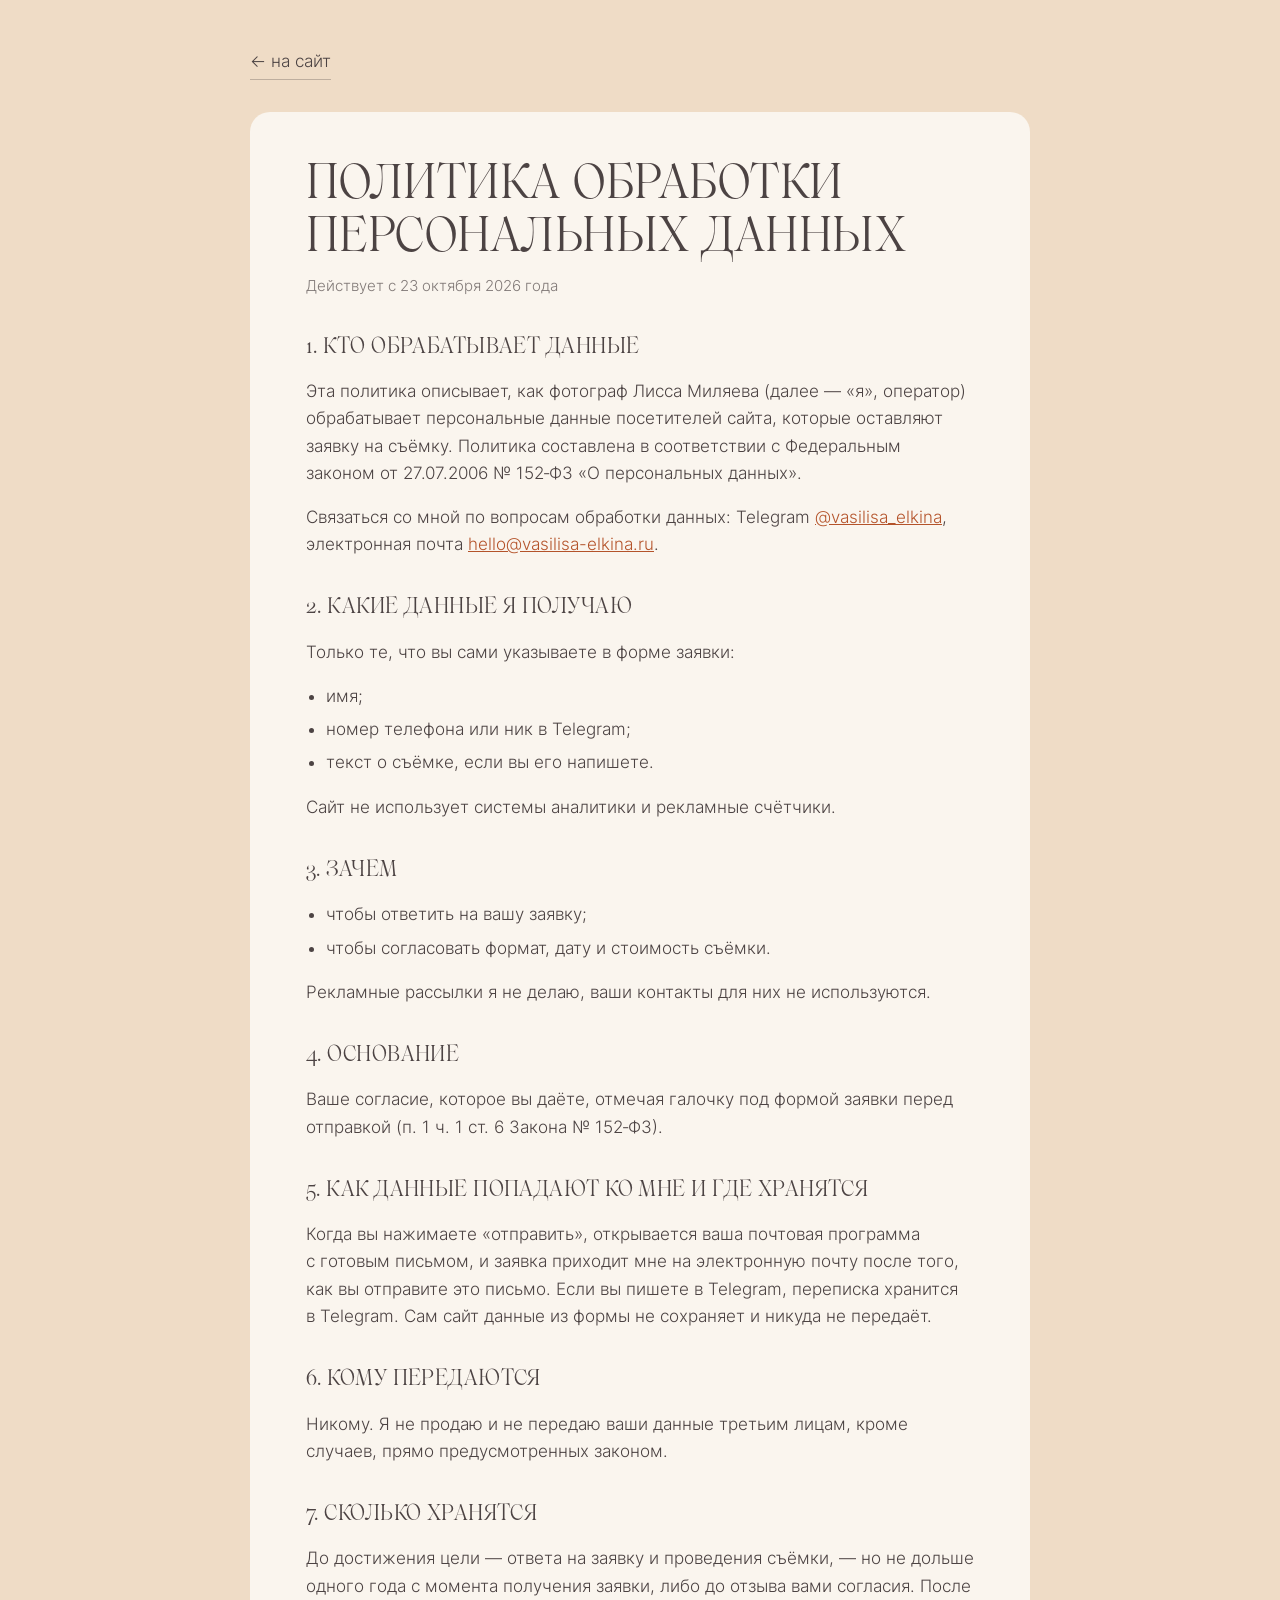
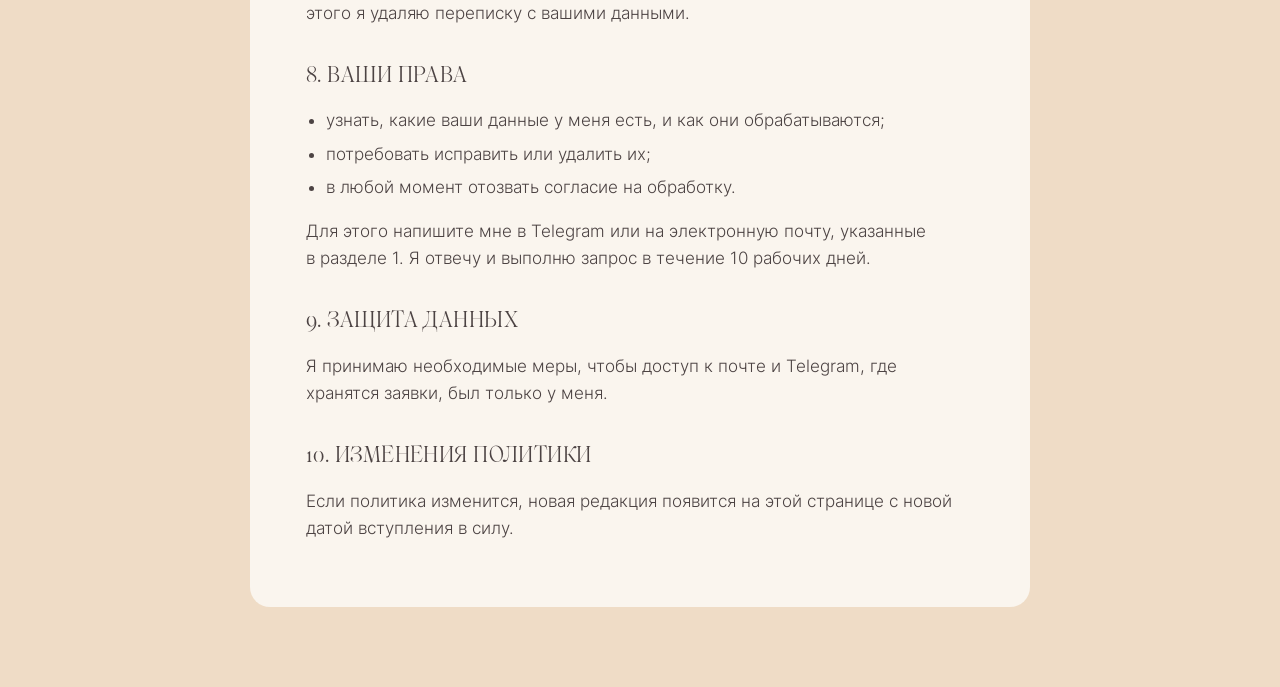
==== privacy.html @ 205db05e "Окно заявки: «можно добавить» перенесено внутрь, только Telegram без значка, новый текст; политика о" ====
<!doctype html>
<html lang="ru">
<head>
  <meta charset="utf-8">
  <meta name="viewport" content="width=device-width, initial-scale=1">
  <title>Политика обработки персональных данных — Лисса Миляева</title>
  <meta name="description" content="Политика обработки персональных данных на сайте фотографа Лиссы Миляевой.">
  <meta name="robots" content="noindex">
  <meta name="theme-color" content="#efdcc6">
  <link rel="icon" href="assets/img/logo-mark.png" type="image/png">
  <style>
    @font-face { font-family: "Wulkan Display"; src: url("assets/fonts/Wulkan-Display-Regular.otf") format("opentype"); font-display: swap; }
    @font-face { font-family: "Inter Local"; src: url("assets/fonts/InterLight.ttf") format("truetype"); font-weight: 300; font-display: swap; }
    @font-face { font-family: "Inter Local"; src: url("assets/fonts/InterRegular.ttf") format("truetype"); font-weight: 400; font-display: swap; }
    :root { --bg: #efdcc6; --paper: #faf5ee; --ink: #4c4343; --brick: #b4532a; --orange: #df600f; --radius: 20px; }
    * { box-sizing: border-box; }
    html { -webkit-text-size-adjust: 100%; }
    body { margin: 0; background: var(--bg); color: var(--ink); font: 300 17px/1.6 "Inter Local", "Inter", system-ui, -apple-system, "Segoe UI", sans-serif; }
    .page { max-width: 820px; margin: 0 auto; padding: 48px 20px 80px; }
    .back { display: inline-block; margin-bottom: 32px; color: var(--ink); text-decoration: none; border-bottom: 1px solid rgba(76, 67, 67, .3); padding-bottom: 4px; }
    .back:hover { color: var(--brick); border-color: var(--brick); }
    .doc { background: var(--paper); border-radius: var(--radius); padding: 48px 56px; }
    h1 { margin: 0 0 8px; font: 400 clamp(30px, 4.4vw, 48px)/1.1 "Wulkan Display", Georgia, serif; text-transform: uppercase; letter-spacing: .01em; text-wrap: balance; }
    .date { margin: 0 0 32px; color: rgba(76, 67, 67, .7); font-size: 15px; }
    h2 { margin: 36px 0 12px; font: 400 22px/1.25 "Wulkan Display", Georgia, serif; text-transform: uppercase; letter-spacing: .02em; }
    p, li { max-width: 68ch; }
    ul { padding-left: 1.2em; }
    li + li { margin-top: 6px; }
    a { color: var(--brick); }
    @media (max-width: 600px) { .doc { padding: 32px 22px; } body { font-size: 16px; } }
  </style>
</head>
<body>
  <main class="page">
    <a class="back" href="./">← на сайт</a>
    <article class="doc">
      <h1>Политика обработки персональных данных</h1>
      <p class="date">Действует с 23 октября 2026 года</p>

      <h2>1. Кто обрабатывает данные</h2>
      <p>Эта политика описывает, как фотограф Лисса Миляева (далее — «я», оператор) обрабатывает персональные данные посетителей сайта, которые оставляют заявку на&nbsp;съёмку. Политика составлена в&nbsp;соответствии с&nbsp;Федеральным законом от&nbsp;27.07.2006 № 152‑ФЗ «О персональных данных».</p>
      <p>Связаться со&nbsp;мной по&nbsp;вопросам обработки данных: Telegram <a href="https://t.me/vasilisa_elkina" target="_blank" rel="noopener">@vasilisa_elkina</a>, электронная почта <a href="mailto:hello@vasilisa-elkina.ru">hello@vasilisa-elkina.ru</a>.</p>

      <h2>2. Какие данные я получаю</h2>
      <p>Только те, что вы сами указываете в&nbsp;форме заявки:</p>
      <ul>
        <li>имя;</li>
        <li>номер телефона или ник в&nbsp;Telegram;</li>
        <li>текст о&nbsp;съёмке, если вы его напишете.</li>
      </ul>
      <p>Сайт не&nbsp;использует системы аналитики и&nbsp;рекламные счётчики.</p>

      <h2>3. Зачем</h2>
      <ul>
        <li>чтобы ответить на&nbsp;вашу заявку;</li>
        <li>чтобы согласовать формат, дату и&nbsp;стоимость съёмки.</li>
      </ul>
      <p>Рекламные рассылки я не&nbsp;делаю, ваши контакты для них не&nbsp;используются.</p>

      <h2>4. Основание</h2>
      <p>Ваше согласие, которое вы даёте, отмечая галочку под формой заявки перед отправкой (п.&nbsp;1 ч.&nbsp;1 ст.&nbsp;6 Закона № 152‑ФЗ).</p>

      <h2>5. Как данные попадают ко&nbsp;мне и&nbsp;где хранятся</h2>
      <p>Когда вы нажимаете «отправить», открывается ваша почтовая программа с&nbsp;готовым письмом, и&nbsp;заявка приходит мне на&nbsp;электронную почту после того, как вы отправите это письмо. Если вы пишете в&nbsp;Telegram, переписка хранится в&nbsp;Telegram. Сам сайт данные из&nbsp;формы не&nbsp;сохраняет и&nbsp;никуда не&nbsp;передаёт.</p>

      <h2>6. Кому передаются</h2>
      <p>Никому. Я не&nbsp;продаю и&nbsp;не&nbsp;передаю ваши данные третьим лицам, кроме случаев, прямо предусмотренных законом.</p>

      <h2>7. Сколько хранятся</h2>
      <p>До достижения цели — ответа на&nbsp;заявку и&nbsp;проведения съёмки, — но&nbsp;не&nbsp;дольше одного года с&nbsp;момента получения заявки, либо до&nbsp;отзыва вами согласия. После этого я удаляю переписку с&nbsp;вашими данными.</p>

      <h2>8. Ваши права</h2>
      <ul>
        <li>узнать, какие ваши данные у&nbsp;меня есть, и&nbsp;как они обрабатываются;</li>
        <li>потребовать исправить или удалить их;</li>
        <li>в&nbsp;любой момент отозвать согласие на&nbsp;обработку.</li>
      </ul>
      <p>Для этого напишите мне в&nbsp;Telegram или на&nbsp;электронную почту, указанные в&nbsp;разделе&nbsp;1. Я отвечу и&nbsp;выполню запрос в&nbsp;течение 10 рабочих дней.</p>

      <h2>9. Защита данных</h2>
      <p>Я принимаю необходимые меры, чтобы доступ к&nbsp;почте и&nbsp;Telegram, где хранятся заявки, был только у&nbsp;меня.</p>

      <h2>10. Изменения политики</h2>
      <p>Если политика изменится, новая редакция появится на&nbsp;этой странице с&nbsp;новой датой вступления в&nbsp;силу.</p>
    </article>
  </main>
</body>
</html>
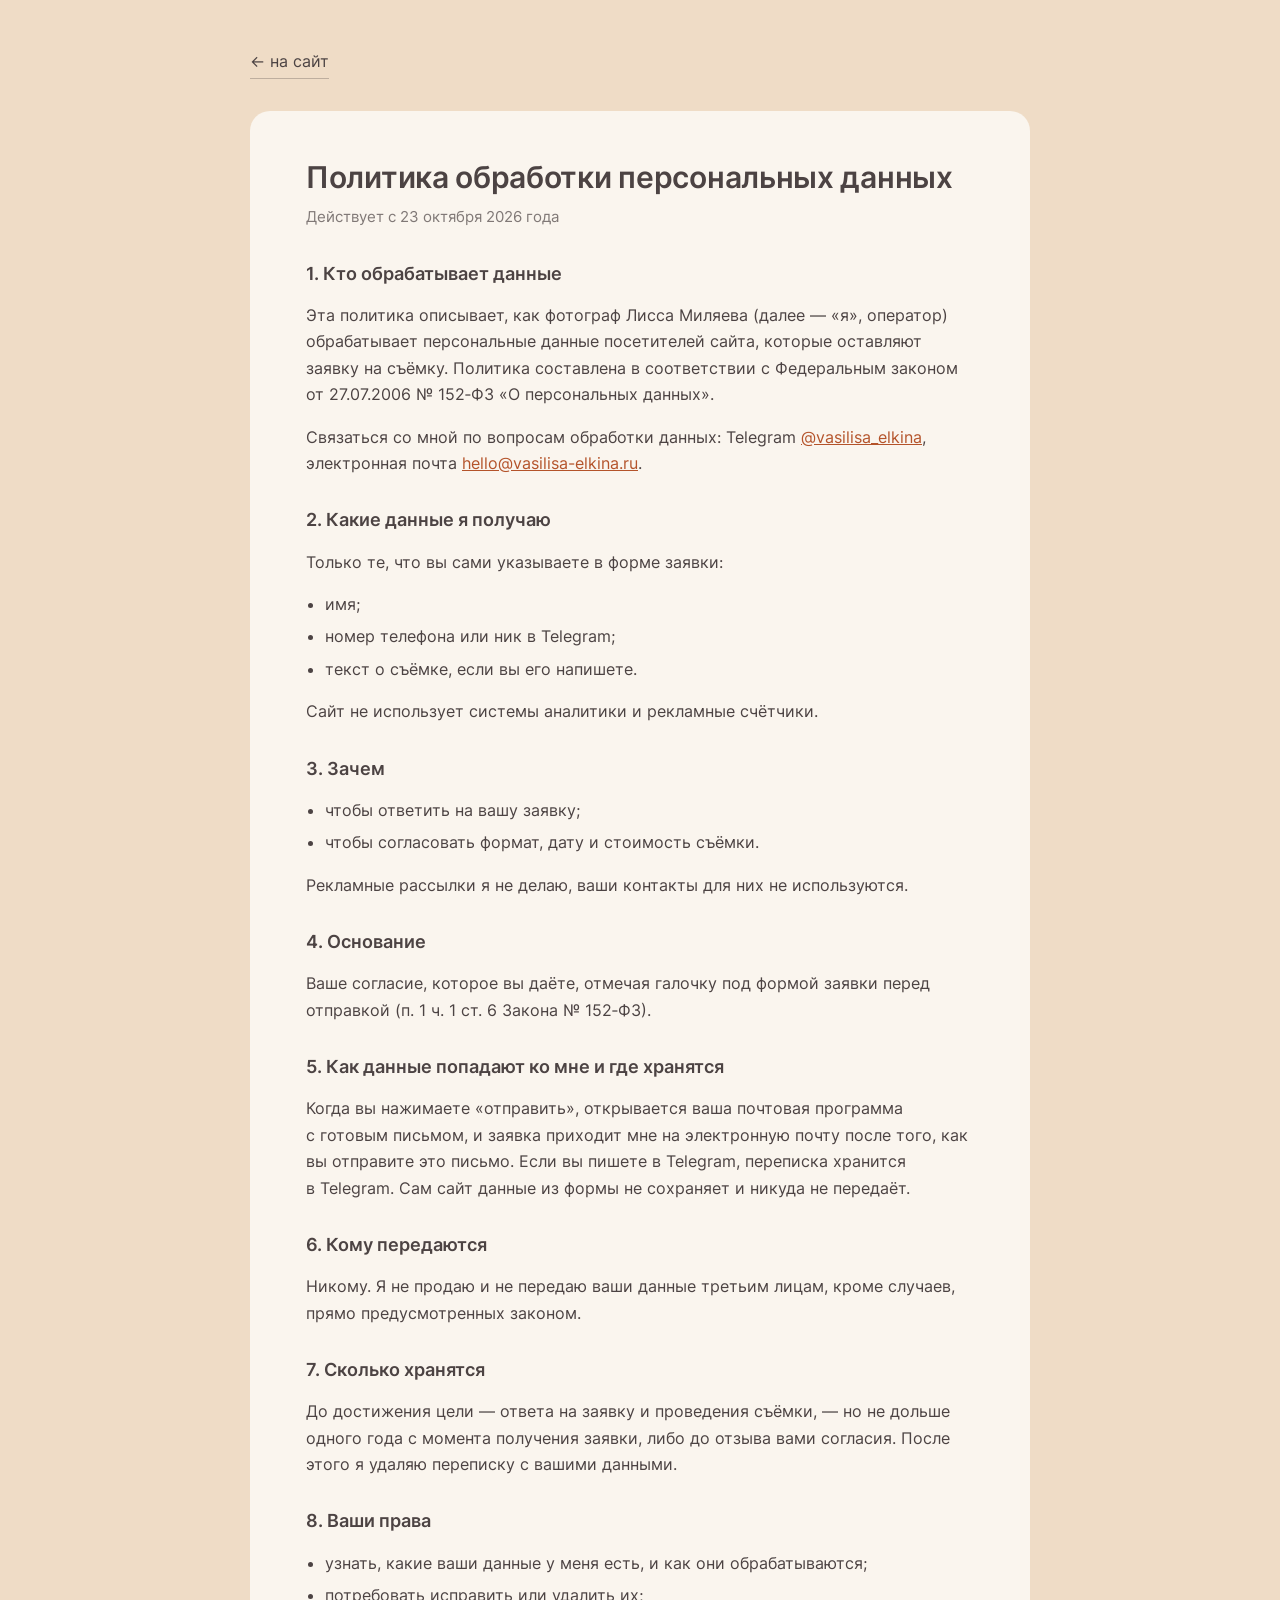
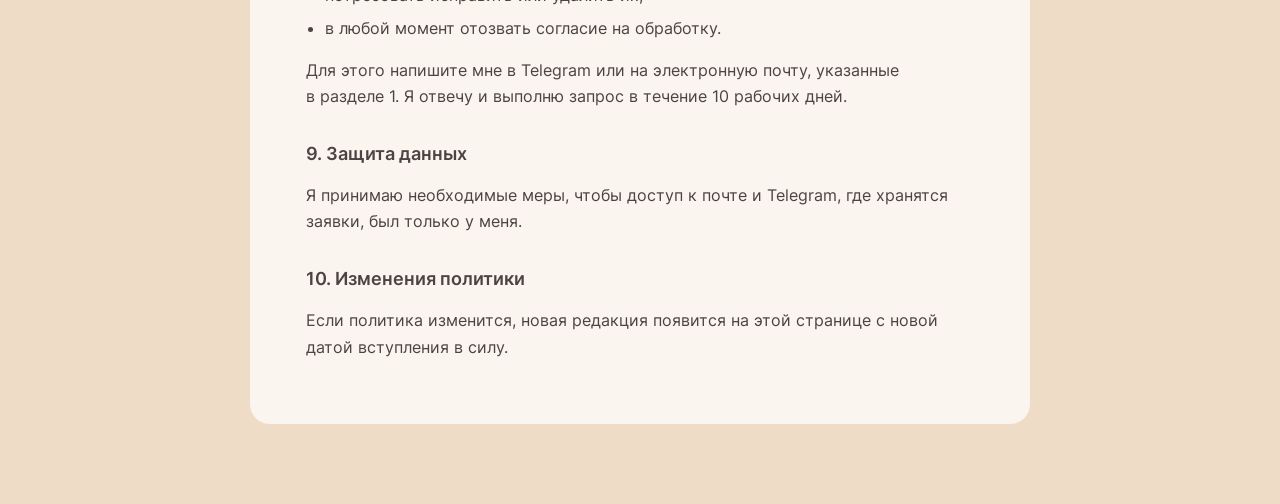
==== commit 83d69968: "Privacy policy: Inter only, document styling Co-Authored-By: Claude Opus 5.5 <noreply@anthropic.com>" ====
--- a/privacy.html
+++ b/privacy.html
@@ -9,25 +9,24 @@
   <meta name="theme-color" content="#efdcc6">
   <link rel="icon" href="assets/img/logo-mark.png" type="image/png">
   <style>
-    @font-face { font-family: "Wulkan Display"; src: url("assets/fonts/Wulkan-Display-Regular.otf") format("opentype"); font-display: swap; }
-    @font-face { font-family: "Inter Local"; src: url("assets/fonts/InterLight.ttf") format("truetype"); font-weight: 300; font-display: swap; }
     @font-face { font-family: "Inter Local"; src: url("assets/fonts/InterRegular.ttf") format("truetype"); font-weight: 400; font-display: swap; }
+    @font-face { font-family: "Inter Local"; src: url("assets/fonts/InterSemiBold.ttf") format("truetype"); font-weight: 600; font-display: swap; }
     :root { --bg: #efdcc6; --paper: #faf5ee; --ink: #4c4343; --brick: #b4532a; --orange: #df600f; --radius: 20px; }
     * { box-sizing: border-box; }
     html { -webkit-text-size-adjust: 100%; }
-    body { margin: 0; background: var(--bg); color: var(--ink); font: 300 17px/1.6 "Inter Local", "Inter", system-ui, -apple-system, "Segoe UI", sans-serif; }
+    body { margin: 0; background: var(--bg); color: var(--ink); font: 400 16px/1.65 "Inter Local", "Inter", sans-serif; }
     .page { max-width: 820px; margin: 0 auto; padding: 48px 20px 80px; }
     .back { display: inline-block; margin-bottom: 32px; color: var(--ink); text-decoration: none; border-bottom: 1px solid rgba(76, 67, 67, .3); padding-bottom: 4px; }
     .back:hover { color: var(--brick); border-color: var(--brick); }
     .doc { background: var(--paper); border-radius: var(--radius); padding: 48px 56px; }
-    h1 { margin: 0 0 8px; font: 400 clamp(30px, 4.4vw, 48px)/1.1 "Wulkan Display", Georgia, serif; text-transform: uppercase; letter-spacing: .01em; text-wrap: balance; }
+    h1 { margin: 0 0 8px; font: 600 clamp(24px, 3vw, 30px)/1.25 "Inter Local", "Inter", sans-serif; letter-spacing: -.01em; text-wrap: balance; }
     .date { margin: 0 0 32px; color: rgba(76, 67, 67, .7); font-size: 15px; }
-    h2 { margin: 36px 0 12px; font: 400 22px/1.25 "Wulkan Display", Georgia, serif; text-transform: uppercase; letter-spacing: .02em; }
+    h2 { margin: 32px 0 10px; font: 600 18px/1.35 "Inter Local", "Inter", sans-serif; }
     p, li { max-width: 68ch; }
     ul { padding-left: 1.2em; }
     li + li { margin-top: 6px; }
     a { color: var(--brick); }
-    @media (max-width: 600px) { .doc { padding: 32px 22px; } body { font-size: 16px; } }
+    @media (max-width: 600px) { .doc { padding: 32px 22px; } body { font-size: 15px; } }
   </style>
 </head>
 <body>
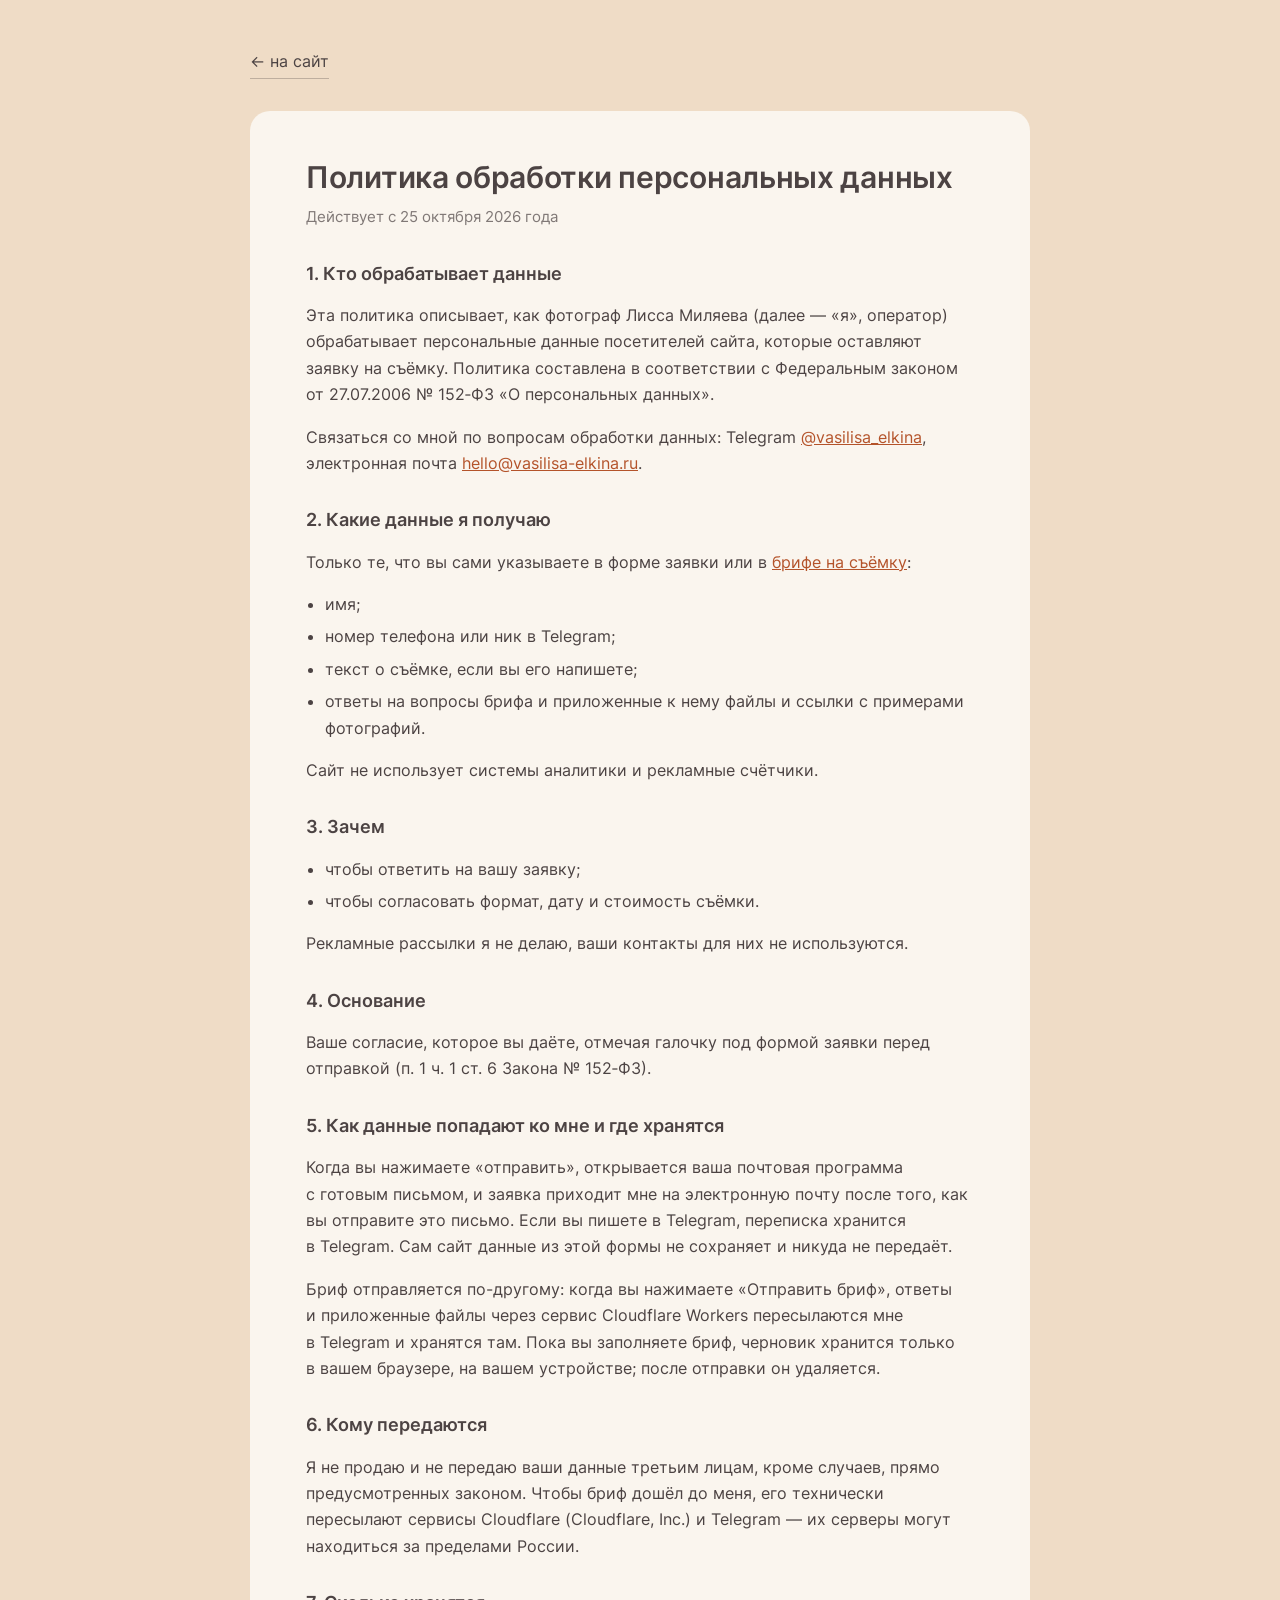
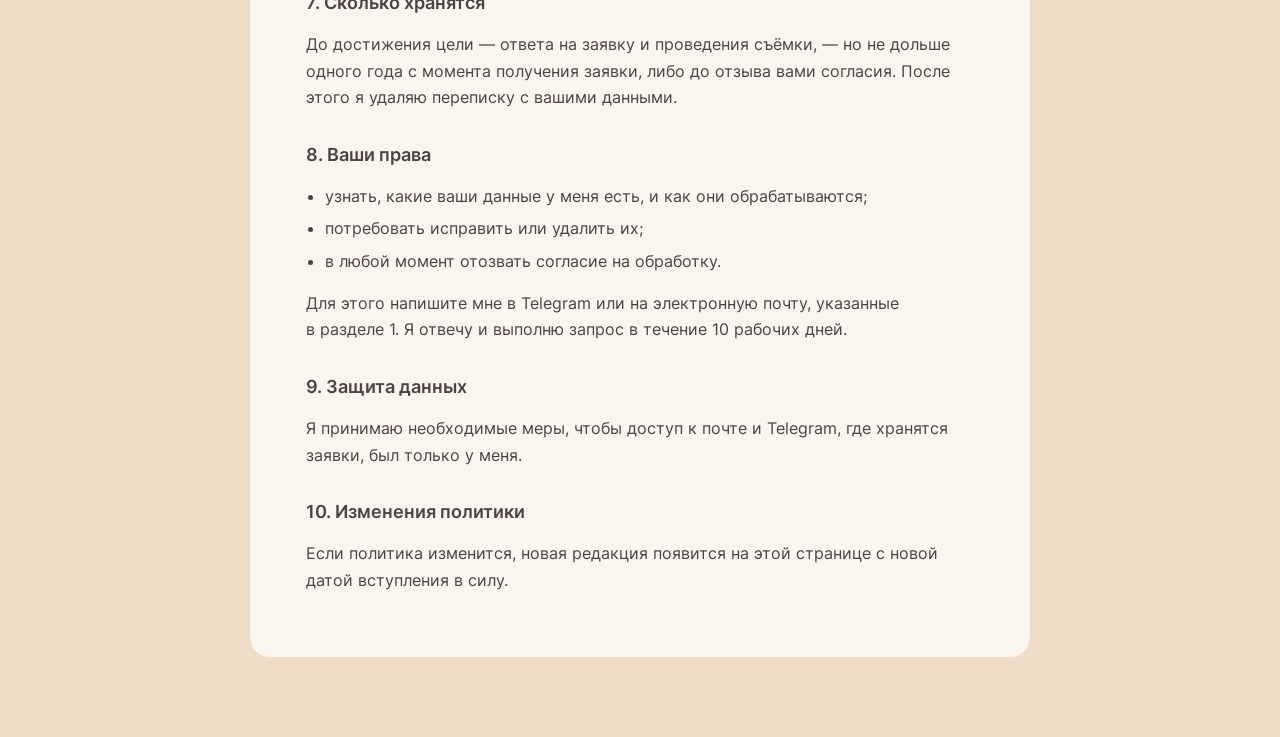
==== commit e31d1fcc: "Бриф на съёмку: ссылки с сайта и обновлённая политика Бриф открывается из меню, подвала, шага «Знако" ====
--- a/privacy.html
+++ b/privacy.html
@@ -34,18 +34,19 @@
     <a class="back" href="./">← на сайт</a>
     <article class="doc">
       <h1>Политика обработки персональных данных</h1>
-      <p class="date">Действует с 23 октября 2026 года</p>
+      <p class="date">Действует с 25 октября 2026 года</p>
 
       <h2>1. Кто обрабатывает данные</h2>
       <p>Эта политика описывает, как фотограф Лисса Миляева (далее — «я», оператор) обрабатывает персональные данные посетителей сайта, которые оставляют заявку на&nbsp;съёмку. Политика составлена в&nbsp;соответствии с&nbsp;Федеральным законом от&nbsp;27.07.2006 № 152‑ФЗ «О персональных данных».</p>
       <p>Связаться со&nbsp;мной по&nbsp;вопросам обработки данных: Telegram <a href="https://t.me/vasilisa_elkina" target="_blank" rel="noopener">@vasilisa_elkina</a>, электронная почта <a href="mailto:hello@vasilisa-elkina.ru">hello@vasilisa-elkina.ru</a>.</p>
 
       <h2>2. Какие данные я получаю</h2>
-      <p>Только те, что вы сами указываете в&nbsp;форме заявки:</p>
+      <p>Только те, что вы сами указываете в&nbsp;форме заявки или в&nbsp;<a href="https://enikonov565-cloud.github.io/brif-lis/">брифе на&nbsp;съёмку</a>:</p>
       <ul>
         <li>имя;</li>
         <li>номер телефона или ник в&nbsp;Telegram;</li>
-        <li>текст о&nbsp;съёмке, если вы его напишете.</li>
+        <li>текст о&nbsp;съёмке, если вы его напишете;</li>
+        <li>ответы на&nbsp;вопросы брифа и&nbsp;приложенные к&nbsp;нему файлы и&nbsp;ссылки с&nbsp;примерами фотографий.</li>
       </ul>
       <p>Сайт не&nbsp;использует системы аналитики и&nbsp;рекламные счётчики.</p>
 
@@ -60,10 +61,11 @@
       <p>Ваше согласие, которое вы даёте, отмечая галочку под формой заявки перед отправкой (п.&nbsp;1 ч.&nbsp;1 ст.&nbsp;6 Закона № 152‑ФЗ).</p>
 
       <h2>5. Как данные попадают ко&nbsp;мне и&nbsp;где хранятся</h2>
-      <p>Когда вы нажимаете «отправить», открывается ваша почтовая программа с&nbsp;готовым письмом, и&nbsp;заявка приходит мне на&nbsp;электронную почту после того, как вы отправите это письмо. Если вы пишете в&nbsp;Telegram, переписка хранится в&nbsp;Telegram. Сам сайт данные из&nbsp;формы не&nbsp;сохраняет и&nbsp;никуда не&nbsp;передаёт.</p>
+      <p>Когда вы нажимаете «отправить», открывается ваша почтовая программа с&nbsp;готовым письмом, и&nbsp;заявка приходит мне на&nbsp;электронную почту после того, как вы отправите это письмо. Если вы пишете в&nbsp;Telegram, переписка хранится в&nbsp;Telegram. Сам сайт данные из&nbsp;этой формы не&nbsp;сохраняет и&nbsp;никуда не&nbsp;передаёт.</p>
+      <p>Бриф отправляется по-другому: когда вы нажимаете «Отправить бриф», ответы и&nbsp;приложенные файлы через сервис Cloudflare Workers пересылаются мне в&nbsp;Telegram и&nbsp;хранятся там. Пока вы заполняете бриф, черновик хранится только в&nbsp;вашем браузере, на&nbsp;вашем устройстве; после отправки он удаляется.</p>
 
       <h2>6. Кому передаются</h2>
-      <p>Никому. Я не&nbsp;продаю и&nbsp;не&nbsp;передаю ваши данные третьим лицам, кроме случаев, прямо предусмотренных законом.</p>
+      <p>Я не&nbsp;продаю и&nbsp;не&nbsp;передаю ваши данные третьим лицам, кроме случаев, прямо предусмотренных законом. Чтобы бриф дошёл до&nbsp;меня, его технически пересылают сервисы Cloudflare (Cloudflare, Inc.) и&nbsp;Telegram — их серверы могут находиться за&nbsp;пределами России.</p>
 
       <h2>7. Сколько хранятся</h2>
       <p>До достижения цели — ответа на&nbsp;заявку и&nbsp;проведения съёмки, — но&nbsp;не&nbsp;дольше одного года с&nbsp;момента получения заявки, либо до&nbsp;отзыва вами согласия. После этого я удаляю переписку с&nbsp;вашими данными.</p>
